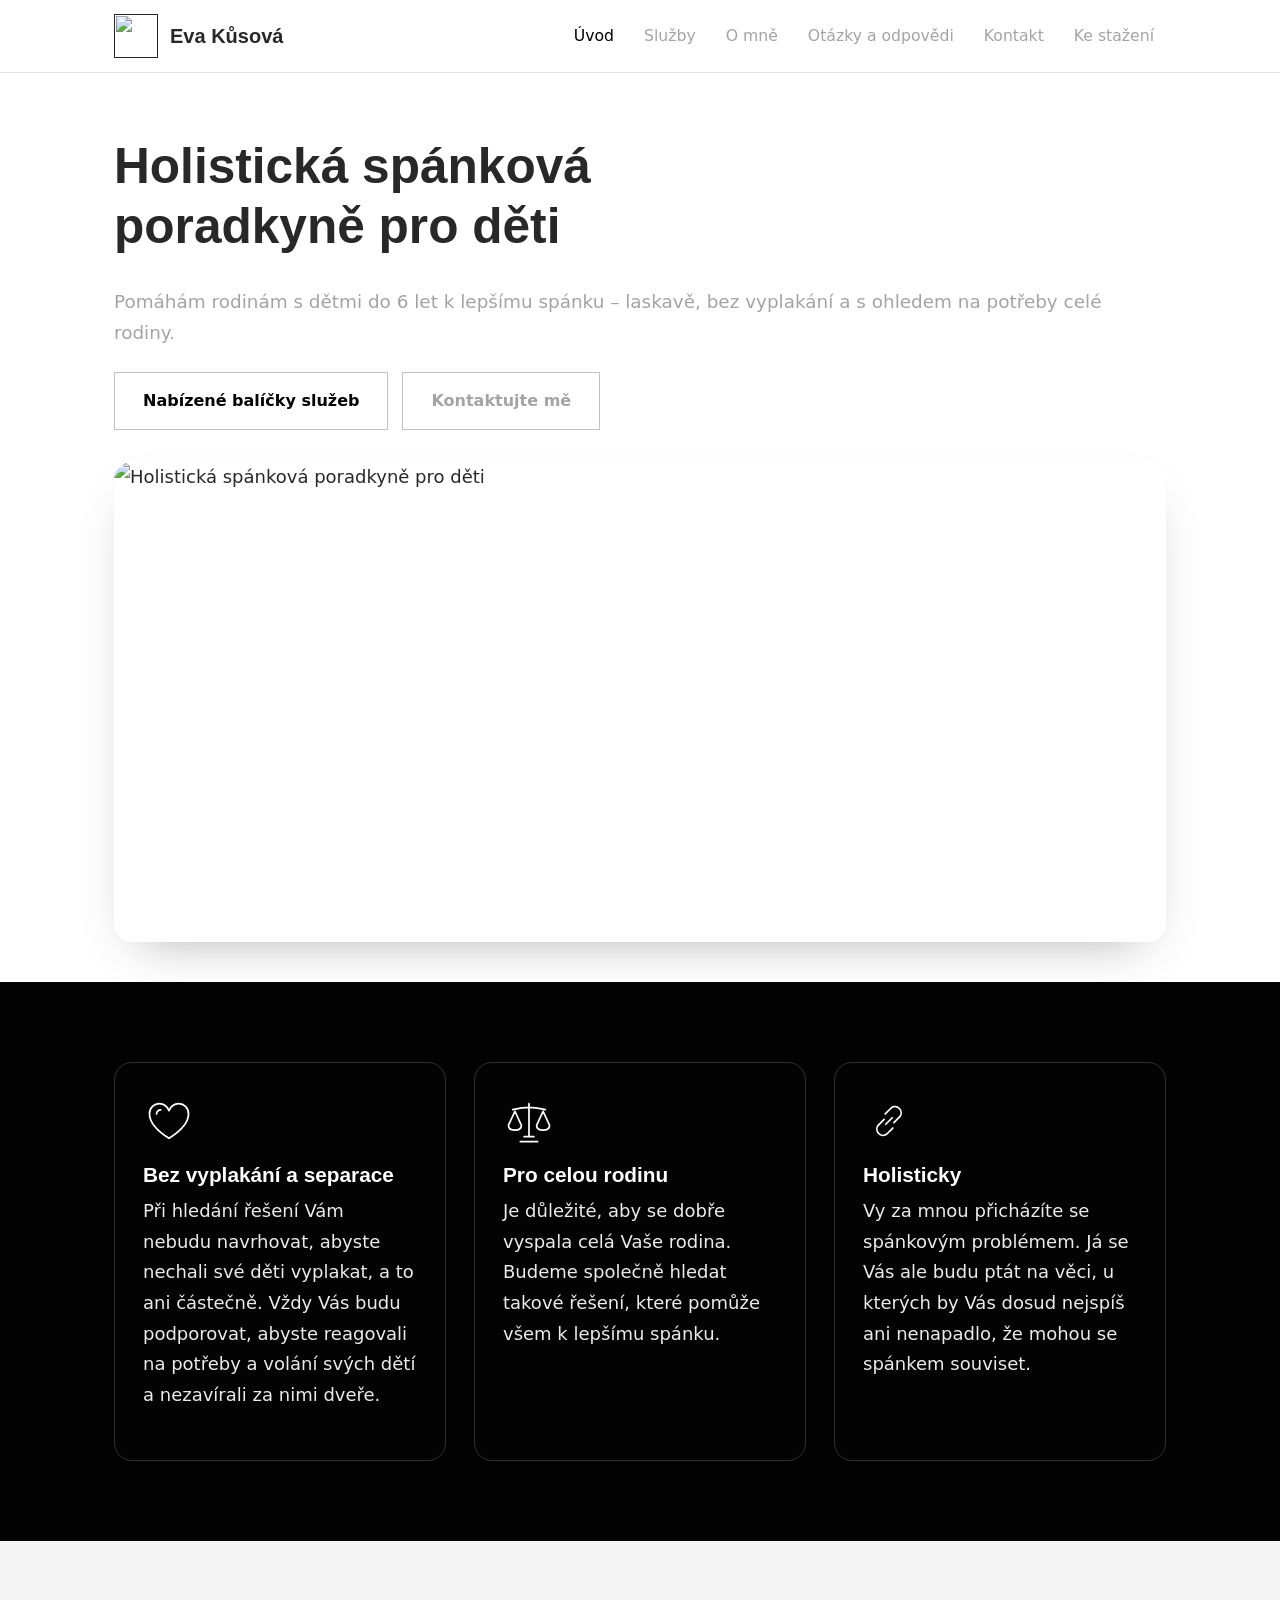
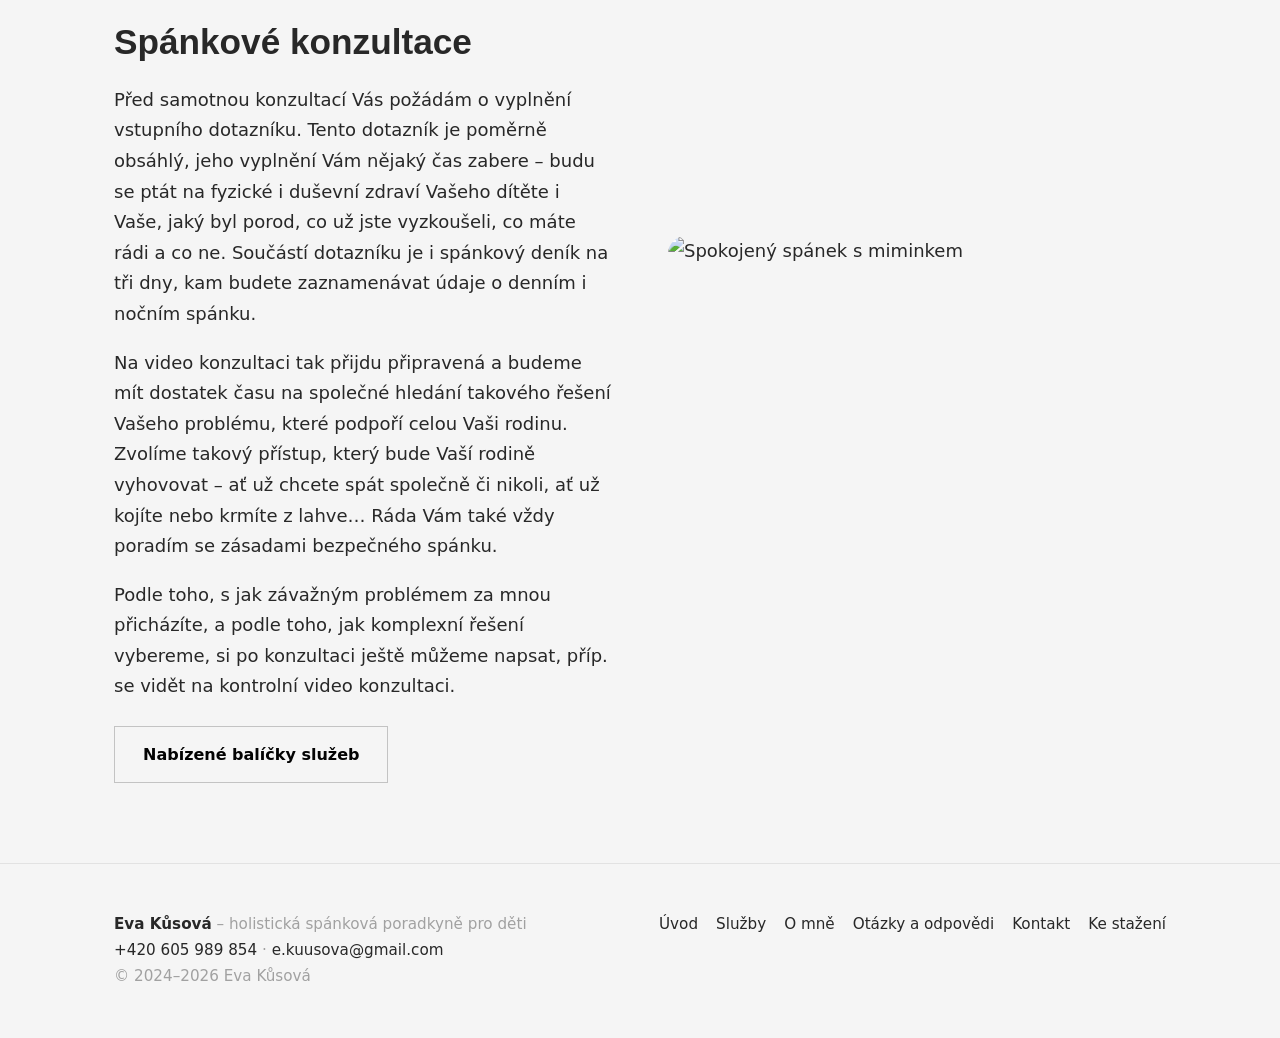
==== index.html @ b8e4f7de "Add files via upload" ====
<!DOCTYPE html>
<html lang="cs">
<head>
<meta charset="utf-8">
<meta name="viewport" content="width=device-width, initial-scale=1">
<title>Holistická spánková poradkyně pro děti | Eva Kůsová</title>
<meta name="description" content="Spánkové poradenství pro rodiny s dětmi od 0 do 6 let. Bez vyplakání a separace, holisticky a s ohledem na celou rodinu. Online video konzultace.">
<link rel="canonical" href="https://www.spankovaporadkyne.cz/">
<meta property="og:title" content="Holistická spánková poradkyně pro děti | Eva Kůsová">
<meta property="og:description" content="Spánkové poradenství pro rodiny s dětmi od 0 do 6 let. Bez vyplakání a separace, holisticky a s ohledem na celou rodinu. Online video konzultace.">
<meta property="og:image" content="https://www.spankovaporadkyne.cz/img/eva-s-detmi.jpg">
<meta property="og:locale" content="cs_CZ">
<link rel="icon" href="img/logo.png">
<link rel="preconnect" href="https://fonts.bunny.net">
<link href="https://fonts.bunny.net/css?family=josefin-sans:400,600|nunito-sans:400,700,800&display=swap" rel="stylesheet">
<link rel="stylesheet" href="style.css">

</head>
<body>
<header class="site-header">
  <div class="wrap">
    <a class="brand" href=""><img src="img/logo.png" alt="" width="44" height="44"><span>Eva Kůsová</span></a>
    <button class="nav-toggle" aria-label="Menu" aria-expanded="false" onclick="var n=document.getElementById('nav');n.classList.toggle('open');this.setAttribute('aria-expanded',n.classList.contains('open'))">☰</button>
    <nav class="nav" id="nav">
<a href="" aria-current="page">Úvod</a>
<a href="sluzby/">Služby</a>
<a href="o-mne/">O mně</a>
<a href="faq/">Otázky a odpovědi</a>
<a href="kontakt/">Kontakt</a>
<a href="ke-stazeni/">Ke stažení</a>
    </nav>
  </div>
</header>
<main>

<section class="hero">
  <div class="wrap">
    <h1>Holistická spánková poradkyně pro děti</h1>
    <p class="lead">Pomáhám rodinám s dětmi do 6 let k lepšímu spánku – laskavě, bez vyplakání a s ohledem na potřeby celé rodiny.</p>
    <div class="btn-row">
      <a class="btn" href="sluzby/">Nabízené balíčky služeb</a>
      <a class="btn ghost" href="kontakt/">Kontaktujte mě</a>
    </div>
    <div class="hero-img"><img src="img/eva-s-detmi.jpg" alt="Holistická spánková poradkyně pro děti" width="1920" height="877"></div>
  </div>
</section>

<section class="section dark">
  <div class="wrap grid-3">
    <div class="card">
      <svg class="icon" viewBox="0 0 48 48" aria-hidden="true"><path d="M24 40C10 31 6 23.5 6 17.5 6 11.7 10.3 8 15 8c4.2 0 7.4 2.6 9 6.5C25.6 10.6 28.8 8 33 8c4.7 0 9 3.7 9 9.5 0 6-4 13.5-18 22.5z"/><path d="M12.5 17.5a3.8 3.8 0 0 1 3.8-3.8"/></svg>
      <h3>Bez vyplakání a separace</h3>
      <p>Při hledání řešení Vám nebudu navrhovat, abyste nechali své děti vyplakat, a to ani částečně. Vždy Vás budu podporovat, abyste reagovali na potřeby a volání svých dětí a nezavírali za nimi dveře.</p>
    </div>
    <div class="card">
      <svg class="icon" viewBox="0 0 48 48" aria-hidden="true"><path d="M24 8v30M16 43h16M19.5 38.5h9M9 13.5c5-1 10-2 15-2s10 1 15 2"/><path d="M11 15 5 28c0 3 2.5 4.5 6 4.5s6-1.5 6-4.5zM37 15l-6 13c0 3 2.5 4.5 6 4.5s6-1.5 6-4.5z"/></svg>
      <h3>Pro celou rodinu</h3>
      <p>Je důležité, aby se dobře vyspala celá Vaše rodina. Budeme společně hledat takové řešení, které pomůže všem k lepšímu spánku.</p>
    </div>
    <div class="card">
      <svg class="icon" viewBox="0 0 48 48" aria-hidden="true"><path d="M21 27l6-6"/><path d="M19.5 22.5 14 28a5.7 5.7 0 0 0 8 8l5.5-5.5"/><path d="M28.5 25.5 34 20a5.7 5.7 0 0 0-8-8l-5.5 5.5"/></svg>
      <h3>Holisticky</h3>
      <p>Vy za mnou přicházíte se spánkovým problémem. Já se Vás ale budu ptát na věci, u kterých by Vás dosud nejspíš ani nenapadlo, že mohou se spánkem souviset.</p>
    </div>
  </div>
</section>

<section class="section alt">
  <div class="wrap grid-2">
    <div>
      <h2>Spánkové konzultace</h2>
      <p>Před samotnou konzultací Vás požádám o vyplnění vstupního dotazníku. Tento dotazník je poměrně obsáhlý, jeho vyplnění Vám nějaký čas zabere – budu se ptát na fyzické i duševní zdraví Vašeho dítěte i Vaše, jaký byl porod, co už jste vyzkoušeli, co máte rádi a co ne. Součástí dotazníku je i spánkový deník na tři dny, kam budete zaznamenávat údaje o denním i nočním spánku.</p>
      <p>Na video konzultaci tak přijdu připravená a budeme mít dostatek času na společné hledání takového řešení Vašeho problému, které podpoří celou Vaši rodinu. Zvolíme takový přístup, který bude Vaší rodině vyhovovat – ať už chcete spát společně či nikoli, ať už kojíte nebo krmíte z lahve… Ráda Vám také vždy poradím se zásadami bezpečného spánku.</p>
      <p>Podle toho, s jak závažným problémem za mnou přicházíte, a podle toho, jak komplexní řešení vybereme, si po konzultaci ještě můžeme napsat, příp. se vidět na kontrolní video konzultaci.</p>
      <div class="btn-row"><a class="btn" href="sluzby/">Nabízené balíčky služeb</a></div>
    </div>
    <div class="rounded"><img src="img/spanek-s-miminkem.jpg" alt="Spokojený spánek s miminkem" width="1920" height="1280" loading="lazy"></div>
  </div>
</section>

</main>
<footer class="site-footer">
  <div class="wrap">
    <div>
      <strong>Eva Kůsová</strong> – holistická spánková poradkyně pro děti<br>
      <a href="tel:+420605989854">+420 605 989 854</a> · <a href="mailto:e.kuusova@gmail.com">e.kuusova@gmail.com</a><br>
      © 2024–2026 Eva Kůsová
    </div>
    <nav>
<a href="">Úvod</a>
<a href="sluzby/">Služby</a>
<a href="o-mne/">O mně</a>
<a href="faq/">Otázky a odpovědi</a>
<a href="kontakt/">Kontakt</a>
<a href="ke-stazeni/">Ke stažení</a>
    </nav>
  </div>
</footer>

</body>
</html>
---- style.css ----
/* Eva Kůsová – holistická spánková poradkyně */
:root {
  /* barvy převzaté z původního webu */
  --cream: #ffffff;   /* pozadí */
  --sand: #f5f5f5;    /* světle šedé sekce a patička */
  --black: #030303;   /* tmavé sekce, nadpisy */
  --gold: #030303;
  --gold-soft: #f5f5f5;
  --olive: #030303;   /* tlačítka a odkazy */
  --olive-dark: #282828;
  --ink: #282828;     /* text */
  --muted: #a4a4a4;   /* méně výrazný text, neaktivní menu */
  --line: #e2e2e2;
  --radius: 18px;
  --max: 1100px;
}

* { box-sizing: border-box; }
html { scroll-behavior: smooth; }
body {
  margin: 0;
  font-family: "Nunito Sans", system-ui, -apple-system, "Segoe UI", sans-serif;
  font-size: 18px;
  line-height: 1.7;
  color: var(--ink);
  background: var(--cream);
}
img { max-width: 100%; height: auto; display: block; }
a { color: var(--olive); }
a:hover { color: var(--olive-dark); }

h1, h2, h3 {
  font-family: "Josefin Sans", "Nunito Sans", sans-serif;
  line-height: 1.2;
  font-weight: 600;
  color: var(--ink);
}
h1 { font-size: clamp(2rem, 4.5vw, 3.1rem); margin: 0 0 .6em; }
h2 { font-size: clamp(1.6rem, 3vw, 2.2rem); margin: 0 0 .6em; }
h3 { font-size: 1.3rem; margin: 0 0 .4em; }
p { margin: 0 0 1em; }

.wrap { max-width: var(--max); margin: 0 auto; padding: 0 24px; }
.section { padding: 80px 0; }
.section.alt { background: var(--sand); }
.center { text-align: center; }
.lead { font-size: 1.15rem; color: var(--muted); }
.narrow { max-width: 760px; margin-left: auto; margin-right: auto; }

/* Header */
.site-header {
  position: sticky; top: 0; z-index: 50;
  background: rgba(255, 255, 255, .96);
  backdrop-filter: blur(8px);
  border-bottom: 1px solid var(--line);
}
.site-header .wrap { display: flex; align-items: center; justify-content: space-between; min-height: 72px; }
.brand { display: flex; align-items: center; gap: 12px; text-decoration: none; color: var(--ink); }
.brand img { width: 44px; height: 44px; }
.brand span { font-family: "Josefin Sans", sans-serif; font-size: 1.25rem; font-weight: 600; }
.nav { display: flex; gap: 6px; }
.nav a {
  text-decoration: none; color: var(--ink); font-size: .98rem;
  padding: 8px 12px; border-radius: 999px;
}
.nav a { color: var(--muted); }
.nav a:hover { color: var(--black); }
.nav a[aria-current="page"] { color: var(--black); }
.nav-toggle {
  display: none; background: none; border: 0; cursor: pointer; padding: 10px;
  font-size: 1.6rem; line-height: 1; color: var(--ink);
}

@media (max-width: 860px) {
  .nav-toggle { display: block; }
  .nav {
    display: none; position: absolute; left: 0; right: 0; top: 72px;
    flex-direction: column; gap: 0; padding: 12px 24px 20px;
    background: var(--cream); border-bottom: 1px solid var(--line);
  }
  .nav.open { display: flex; }
  .nav a { padding: 12px 8px; border-radius: 10px; }
}

/* Hero */
.hero { padding: 64px 0 40px; }
.hero h1 { max-width: 14em; }
.hero-img { border-radius: var(--radius); overflow: hidden; margin-top: 32px; box-shadow: 0 20px 50px -25px rgba(0, 0, 0, .35); }
.hero-img img { width: 100%; aspect-ratio: 1920 / 877; object-fit: cover; }

/* Buttons */
.btn {
  display: inline-block; text-decoration: none; font-weight: 700;
  background: transparent; color: var(--black) !important;
  padding: 14px 28px; border-radius: 0; border: 1px solid #c3c3c3; cursor: pointer;
  font-size: 1rem; font-family: inherit;
  transition: background .2s, transform .2s;
}
.btn:hover { background: var(--black); border-color: var(--black); color: #fff !important; transform: translateY(-1px); }
.btn.ghost { color: var(--muted) !important; }
.btn.ghost:hover { color: #fff !important; }
.btn-row { display: flex; flex-wrap: wrap; gap: 14px; margin-top: 24px; }
.btn-row.center { justify-content: center; }

/* Cards / grids */
.grid-3 { display: grid; grid-template-columns: repeat(3, 1fr); gap: 28px; }
.grid-2 { display: grid; grid-template-columns: 1fr 1fr; gap: 56px; align-items: center; }
@media (max-width: 860px) {
  .grid-3, .grid-2 { grid-template-columns: 1fr; gap: 28px; }
}
.card {
  background: #fff; border: 1px solid var(--line); border-radius: var(--radius);
  padding: 32px 28px;
}
.dot {
  width: 46px; height: 46px; border-radius: 50%;
  background: var(--black);
  margin-bottom: 18px;
}
.dot.d2 { background: #6e6e6e; }
.dot.d3 { background: var(--muted); }

/* Tmavá sekce jako na původním webu */
.section.dark { background: var(--black); color: #ebebeb; }
.section.dark h2, .section.dark h3 { color: #fff; }
.section.dark .card { background: transparent; border-color: rgba(255,255,255,.18); }
.section.dark .dot { background: #fff; }
.section.dark .dot.d2 { background: #c8c8c8; }
.section.dark .dot.d3 { background: #8a8a8a; }
.section.dark .lead { color: #c3c3c3; }
.section.dark a:not(.btn) { color: #fff; }
.section.dark .btn { color: #fff !important; border-color: #6e6e6e; }
.section.dark .btn:hover { background: #fff; color: var(--black) !important; border-color: #fff; }
.section.dark .form input, .section.dark .form select, .section.dark .form textarea { border-color: #444; }
.section.dark .form .consent { color: #a4a4a4; }
.rounded { border-radius: var(--radius); overflow: hidden; }

/* Pricing */
.price-grid { display: grid; grid-template-columns: repeat(2, 1fr); gap: 28px; }
@media (max-width: 760px) { .price-grid { grid-template-columns: 1fr; } }
.price-card { display: flex; flex-direction: column; }
.price-card .meta { color: var(--olive); font-weight: 700; font-size: .95rem; margin-bottom: 12px; }
.price-card .meta span { display: block; }
.price-card .desc { flex: 1; }
.price {
  font-family: "Josefin Sans", sans-serif; font-size: 1.8rem; font-weight: 600;
  margin-top: 12px; padding-top: 16px; border-top: 1px dashed var(--line);
}
.note {
  background: var(--sand); border-radius: var(--radius);
  padding: 22px 26px; margin-top: 36px; font-weight: 600;
}

/* FAQ */
details {
  background: #fff; border: 1px solid var(--line); border-radius: 14px;
  padding: 0 24px; margin-bottom: 14px;
}
summary {
  cursor: pointer; list-style: none; padding: 20px 32px 20px 0; position: relative;
  font-family: "Josefin Sans", sans-serif; font-size: 1.15rem; font-weight: 600;
}
summary::-webkit-details-marker { display: none; }
summary::after {
  content: "+"; position: absolute; right: 0; top: 50%; transform: translateY(-50%);
  font-size: 1.6rem; color: var(--olive);
}
details[open] summary::after { content: "–"; }
details > div { padding-bottom: 8px; }

/* Form */
.form { display: grid; gap: 16px; }
.form label { font-weight: 700; font-size: .95rem; display: block; margin-bottom: 6px; }
.form input, .form select, .form textarea {
  width: 100%; font: inherit; font-size: 1rem; padding: 12px 14px;
  border: 1px solid var(--line); border-radius: 12px; background: #fff; color: var(--ink);
}
.form input:focus, .form select:focus, .form textarea:focus {
  outline: 2px solid var(--black); border-color: var(--black);
}
.form textarea { min-height: 140px; resize: vertical; }
.form .consent { font-size: .85rem; color: var(--muted); }

/* Contact */
.contact-list { list-style: none; padding: 0; margin: 0; display: grid; gap: 18px; }
.contact-list li { display: flex; align-items: center; gap: 16px; font-size: 1.15rem; }
.contact-list .ico {
  flex: none; width: 52px; height: 52px; border-radius: 50%;
  background: var(--gold-soft); display: grid; place-items: center;
}
.contact-list .ico svg { width: 24px; height: 24px; stroke: var(--olive-dark); fill: none; stroke-width: 1.8; }
.contact-list a { text-decoration: none; color: var(--ink); font-weight: 600; }
.contact-list a:hover { color: var(--olive); }

/* Reviews */
.reviews { margin-top: 48px; }

/* Signature */
.signature { font-family: "Josefin Sans", sans-serif; font-size: 1.5rem; margin-top: 24px; }
.signature small { display: block; font-size: 1rem; color: var(--muted); font-family: "Nunito Sans", sans-serif; }

/* Downloads */
.download {
  display: flex; align-items: center; gap: 18px; text-decoration: none; color: var(--ink);
  background: #fff; border: 1px solid var(--line); border-radius: var(--radius); padding: 22px 26px;
}
.download:hover { border-color: var(--black); }
.download .ico {
  flex: none; width: 52px; height: 52px; border-radius: 12px; background: var(--gold-soft);
  display: grid; place-items: center; font-weight: 800; color: var(--olive-dark); font-size: .85rem;
}
.download strong { display: block; font-size: 1.1rem; }
.download span { color: var(--muted); font-size: .95rem; }

/* Footer */
.site-footer { background: var(--sand); color: #a1a1a1; padding: 48px 0; font-size: .95rem; border-top: 1px solid var(--line); }
.site-footer strong { color: var(--ink); }
.site-footer .wrap { display: flex; flex-wrap: wrap; justify-content: space-between; gap: 24px; }
.site-footer a { color: var(--ink); text-decoration: none; }
.site-footer a:hover { text-decoration: underline; }
.site-footer nav { display: flex; flex-wrap: wrap; gap: 18px; }

/* Ikony */
.icon {
  width: 52px; height: 52px; margin-bottom: 16px; display: block;
  fill: none; stroke: currentColor; stroke-width: 1.6; stroke-linecap: round; stroke-linejoin: round;
  color: var(--black);
}
.section.dark .icon { color: #fff; }
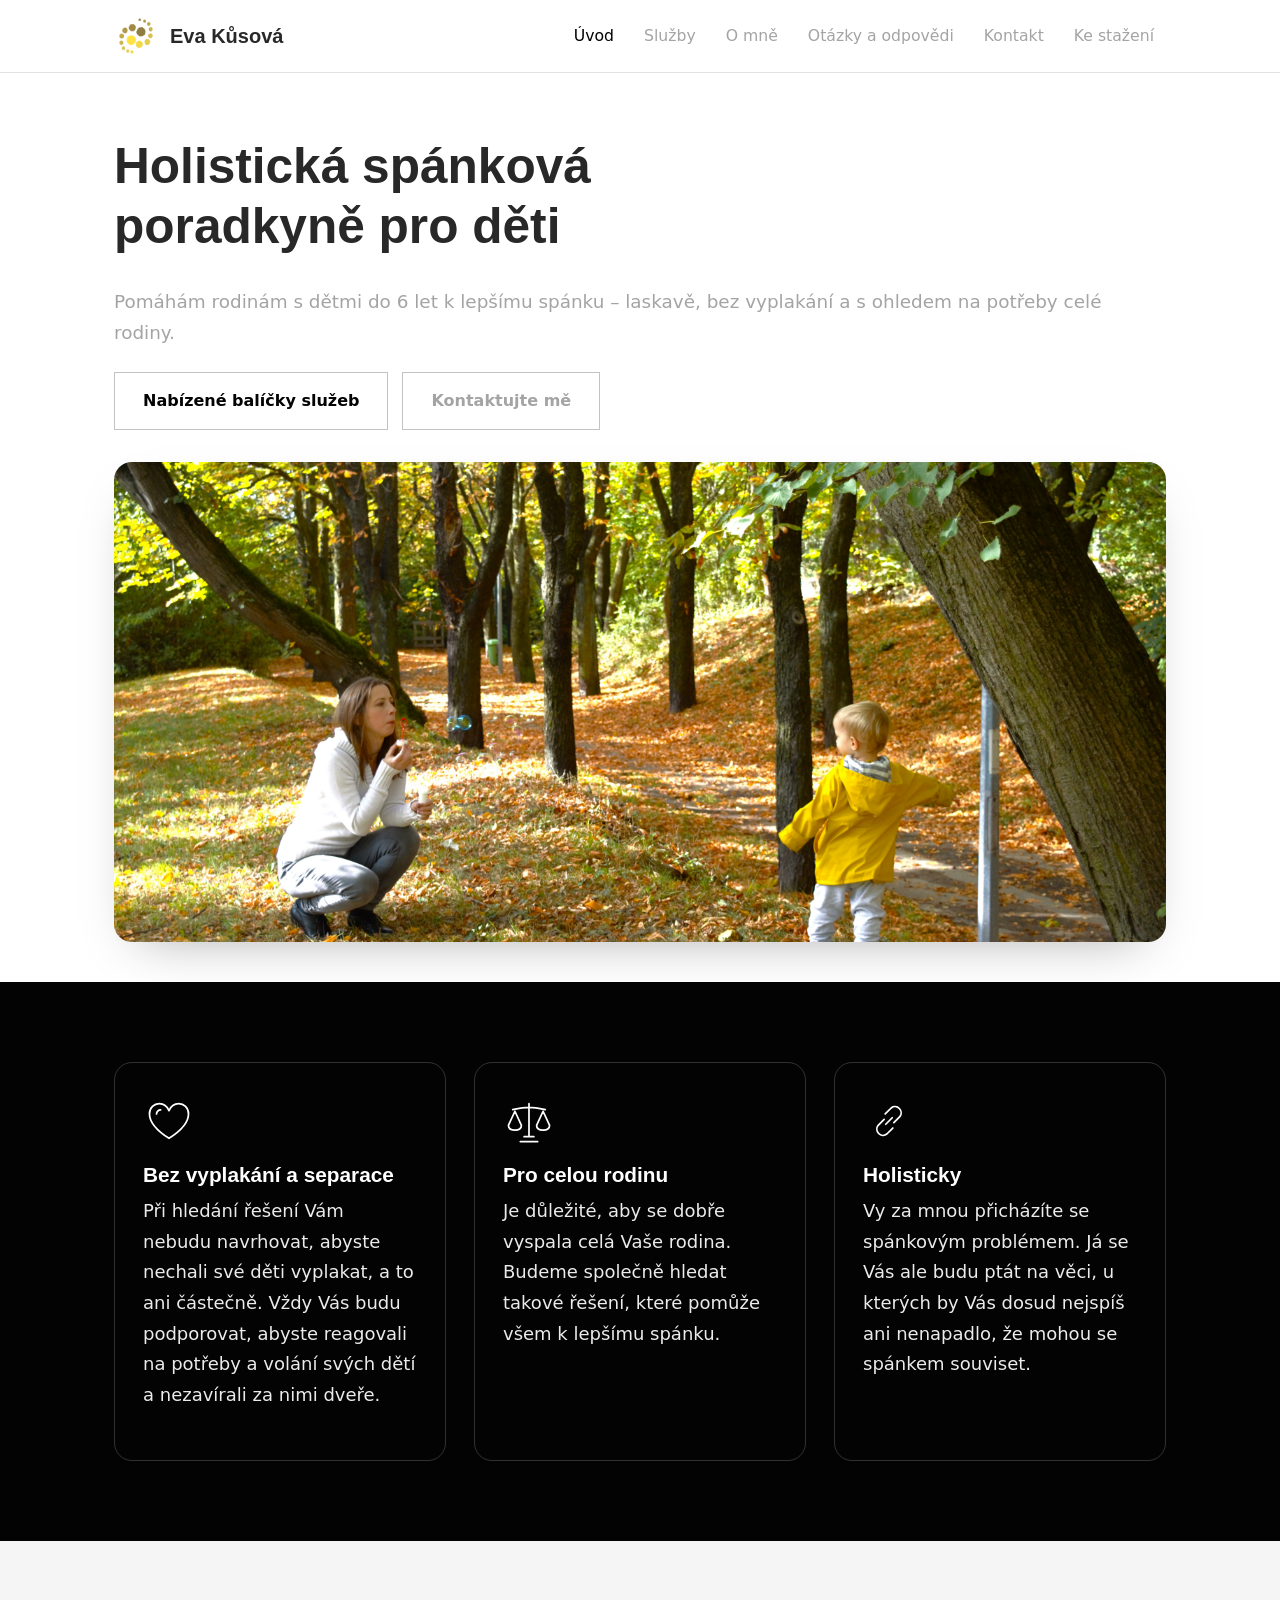
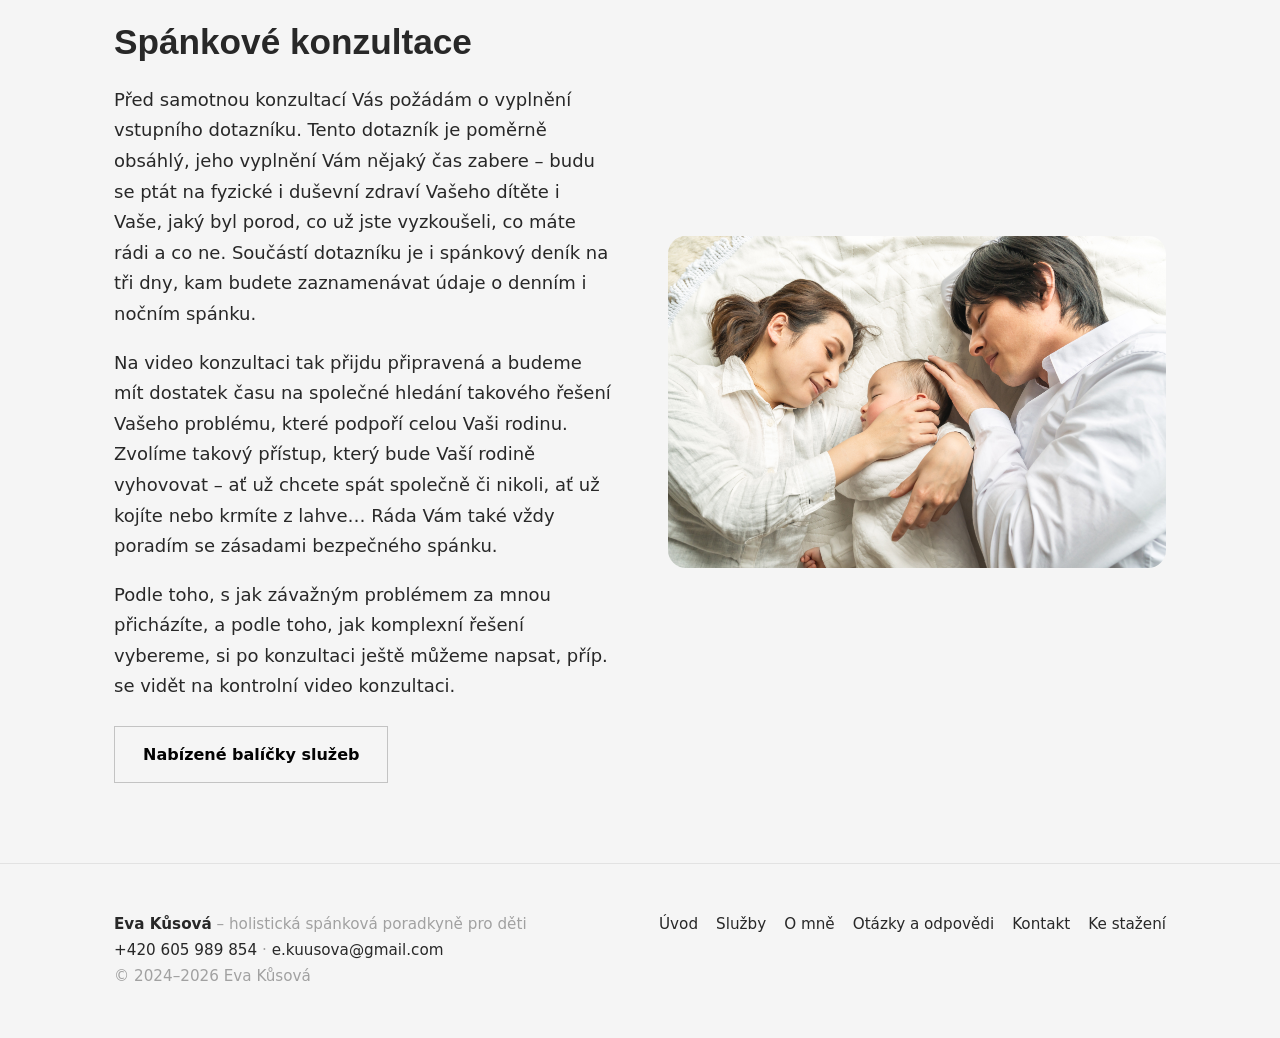
==== commit 6bda3ee9: "Update index.html" ====
--- a/index.html
+++ b/index.html
@@ -74,7 +74,7 @@
       <p>Podle toho, s jak závažným problémem za mnou přicházíte, a podle toho, jak komplexní řešení vybereme, si po konzultaci ještě můžeme napsat, příp. se vidět na kontrolní video konzultaci.</p>
       <div class="btn-row"><a class="btn" href="sluzby/">Nabízené balíčky služeb</a></div>
     </div>
-    <div class="rounded"><img src="img/spanek-s-miminkem.jpg" alt="Spokojený spánek s miminkem" width="1920" height="1280" loading="lazy"></div>
+    <div class="rounded"><img src="img/spanek-s-miminkem.jpeg" alt="Spokojený spánek s miminkem" width="1920" height="1280" loading="lazy"></div>
   </div>
 </section>
 
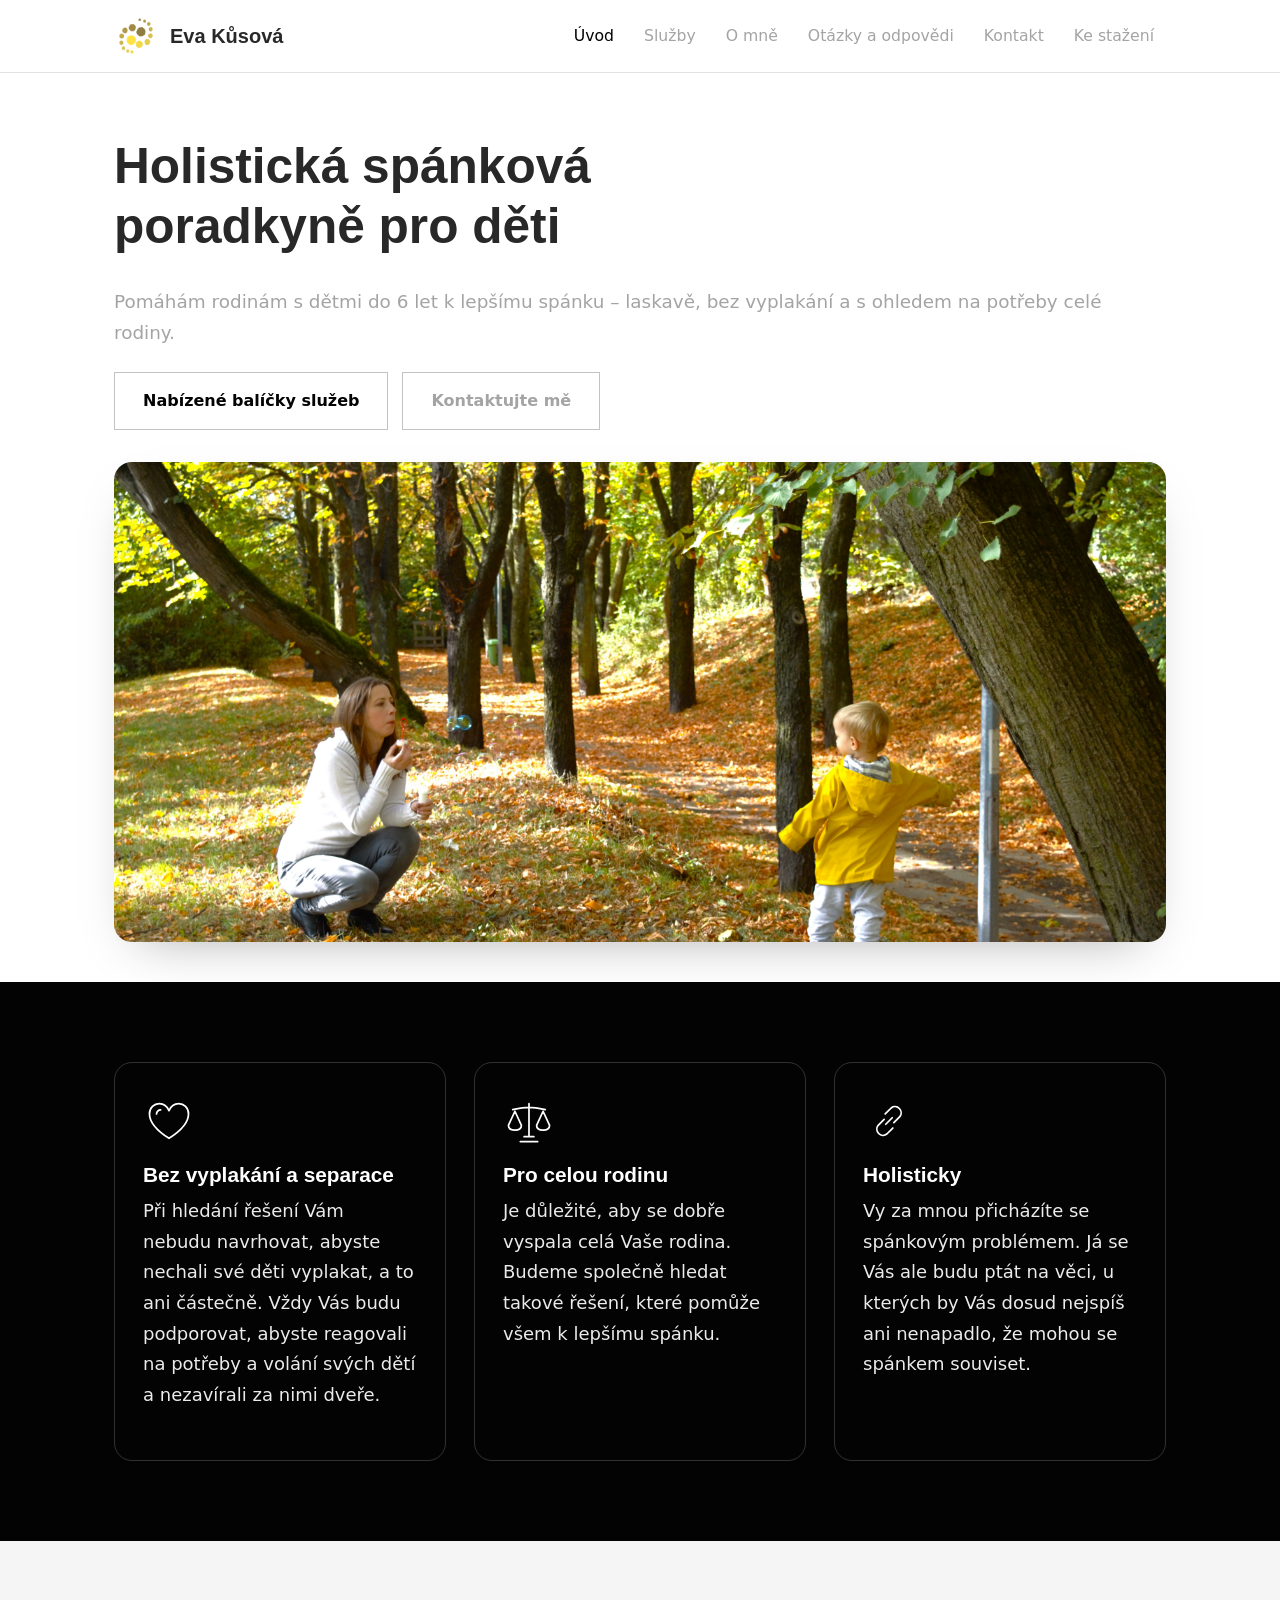
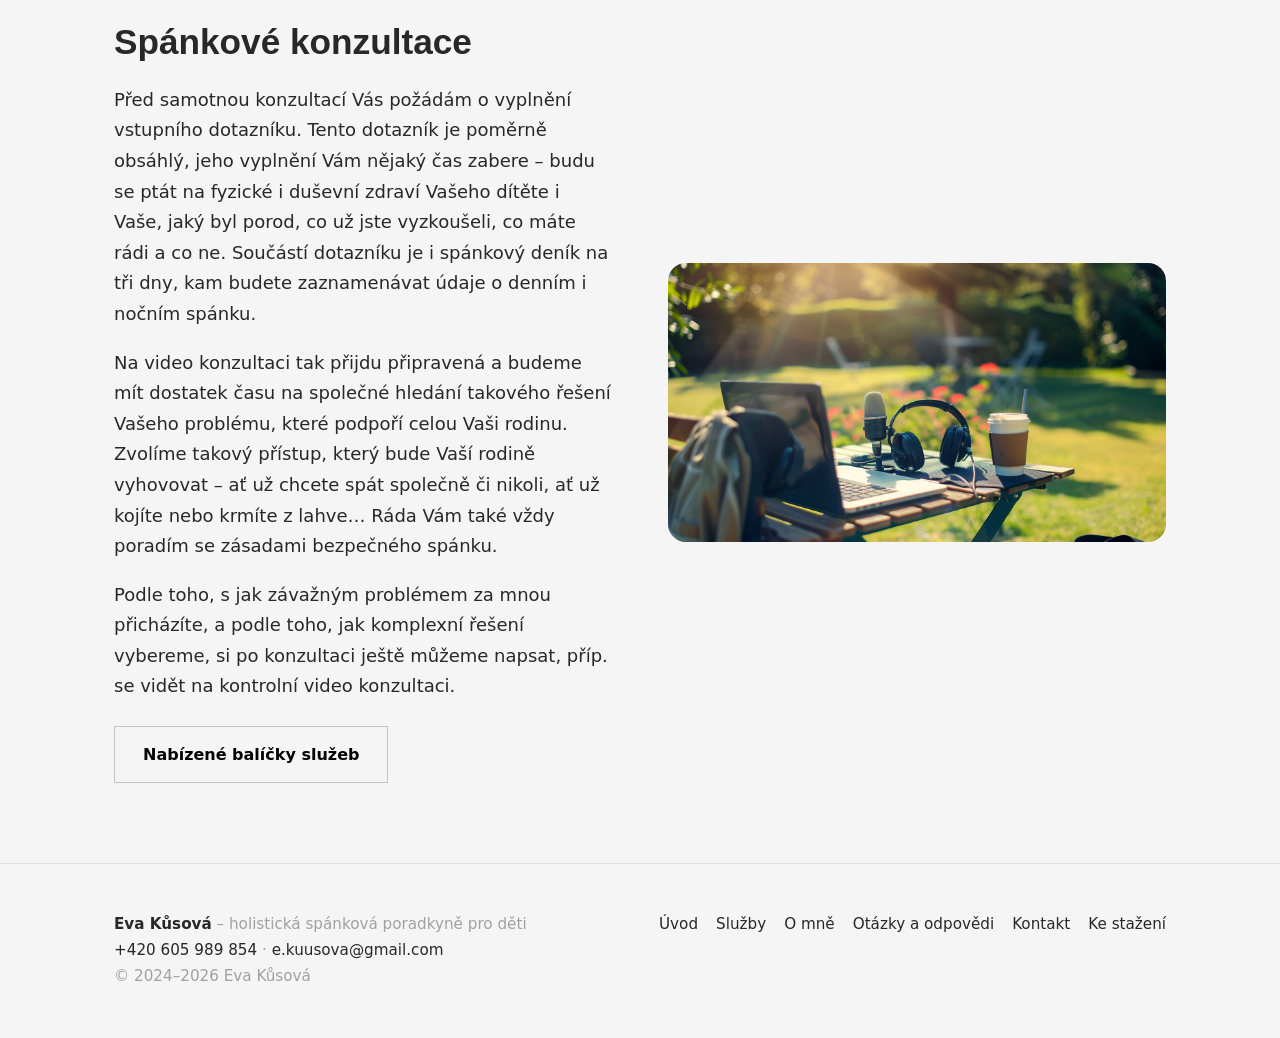
==== commit d3acd95e: "Update index.html" ====
--- a/index.html
+++ b/index.html
@@ -74,7 +74,7 @@
       <p>Podle toho, s jak závažným problémem za mnou přicházíte, a podle toho, jak komplexní řešení vybereme, si po konzultaci ještě můžeme napsat, příp. se vidět na kontrolní video konzultaci.</p>
       <div class="btn-row"><a class="btn" href="sluzby/">Nabízené balíčky služeb</a></div>
     </div>
-    <div class="rounded"><img src="img/spanek-s-miminkem.jpeg" alt="Spokojený spánek s miminkem" width="1920" height="1280" loading="lazy"></div>
+    <div class="rounded"><img src="img/konzultace-odkudkoli.jpg" alt="Spokojený spánek s miminkem" width="1920" height="1280" loading="lazy"></div>
   </div>
 </section>
 
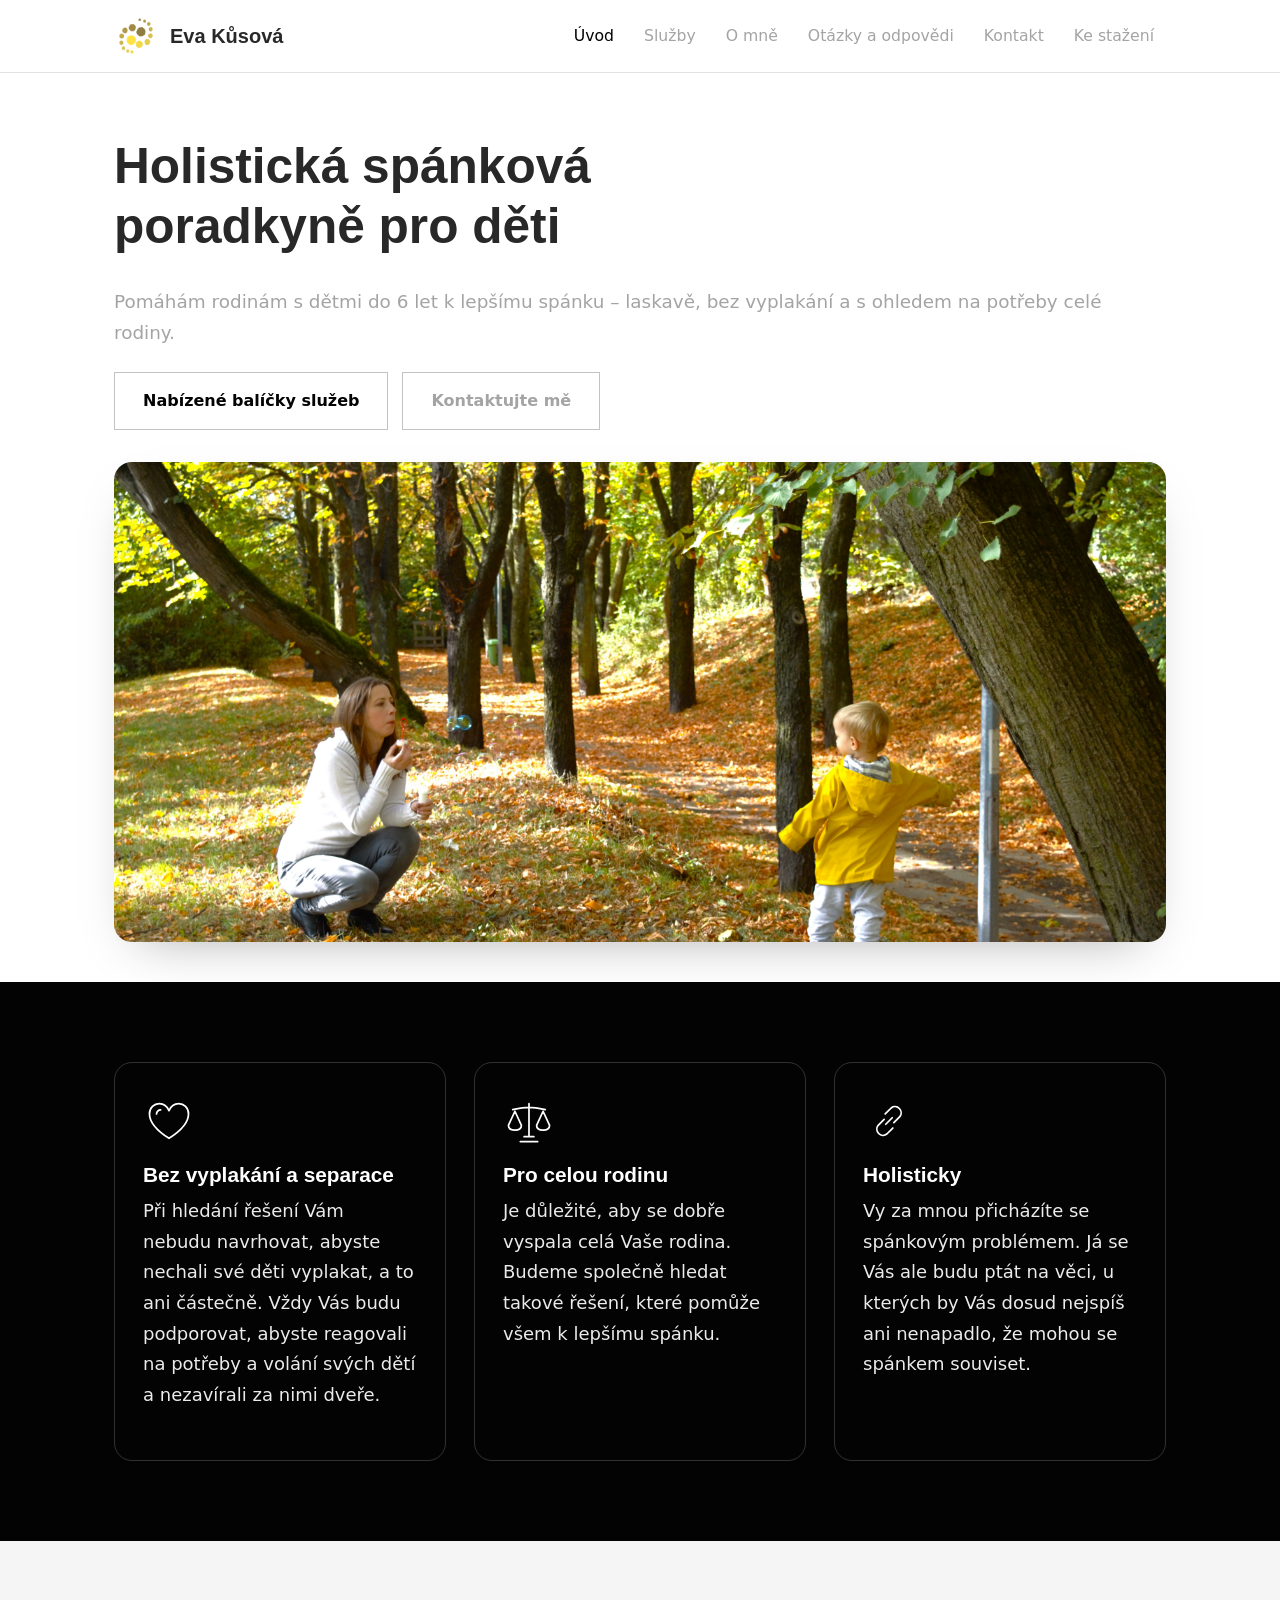
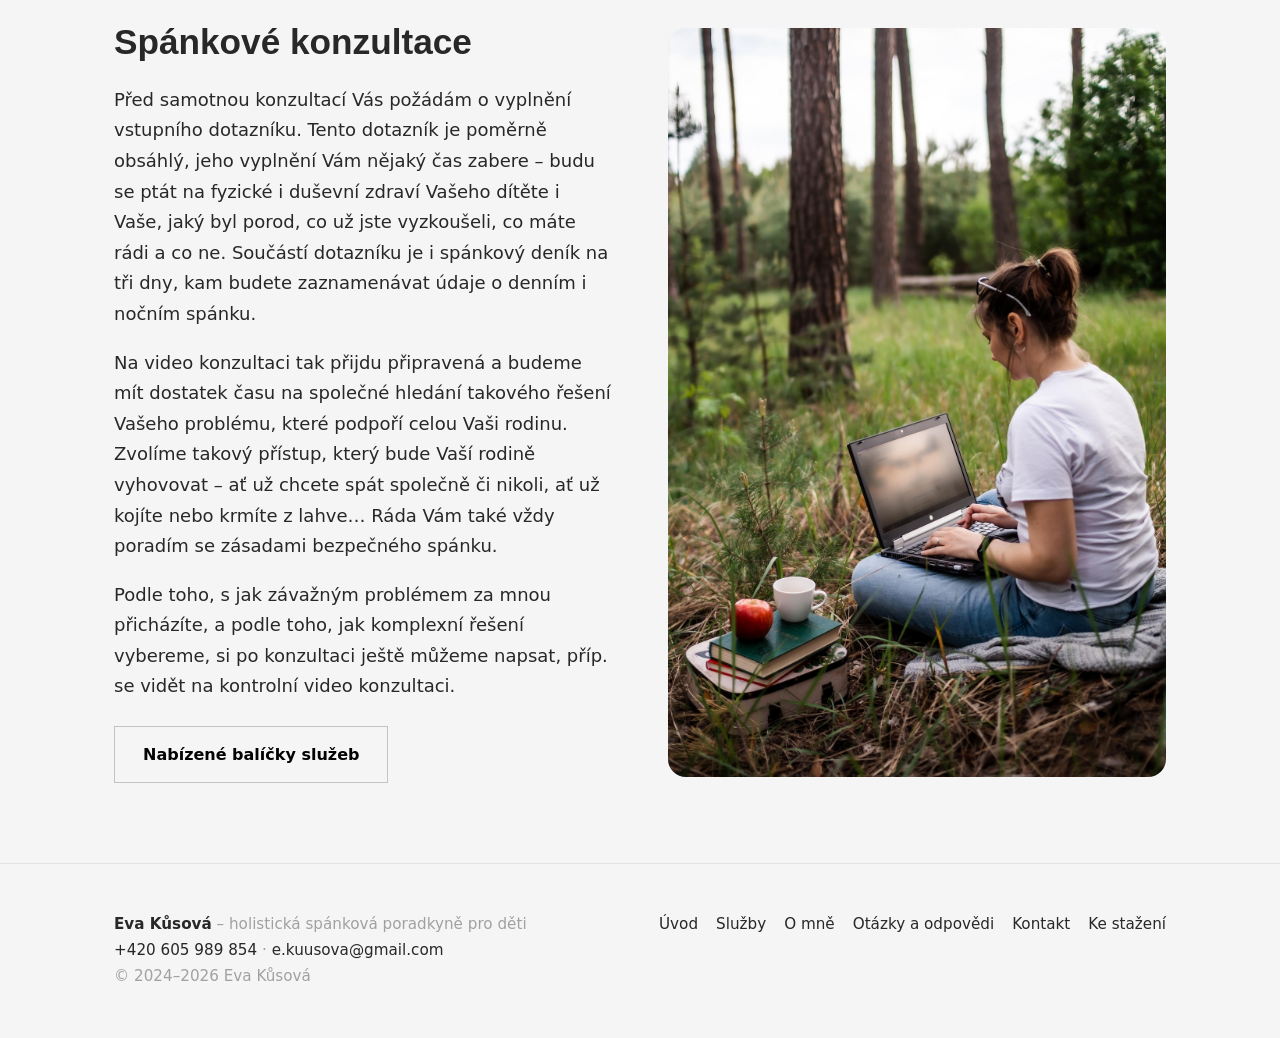
==== commit 5c394e2a: "Update index.html" ====
--- a/index.html
+++ b/index.html
@@ -1,6 +1,24 @@
 <!DOCTYPE html>
 <html lang="cs">
 <head>
+  <script type="application/ld+json">
+{
+  "@context": "https://schema.org",
+  "@type": "ProfessionalService",
+  "name": "Eva Kůsová – holistická spánková poradkyně pro děti",
+  "url": "https://www.spankovaporadkyne.cz/",
+  "image": "https://www.spankovaporadkyne.cz/img/eva-s-detmi.jpg",
+  "logo": "https://www.spankovaporadkyne.cz/img/logo.png",
+  "telephone": "+420605989854",
+  "email": "e.kuusova@gmail.com",
+  "description": "Spánkové poradenství pro rodiny s dětmi od 0 do 6 let. Bez vyplakání a separace, holisticky, online video konzultace.",
+  "areaServed": "CZ",
+  "availableLanguage": "cs",
+  "priceRange": "0–2000 Kč",
+  "founder": { "@type": "Person", "name": "Eva Kůsová" },
+  "sameAs": ["https://www.instagram.com/spankovaporadkyneeva/"]
+}
+</script>
 <meta charset="utf-8">
 <meta name="viewport" content="width=device-width, initial-scale=1">
 <title>Holistická spánková poradkyně pro děti | Eva Kůsová</title>
